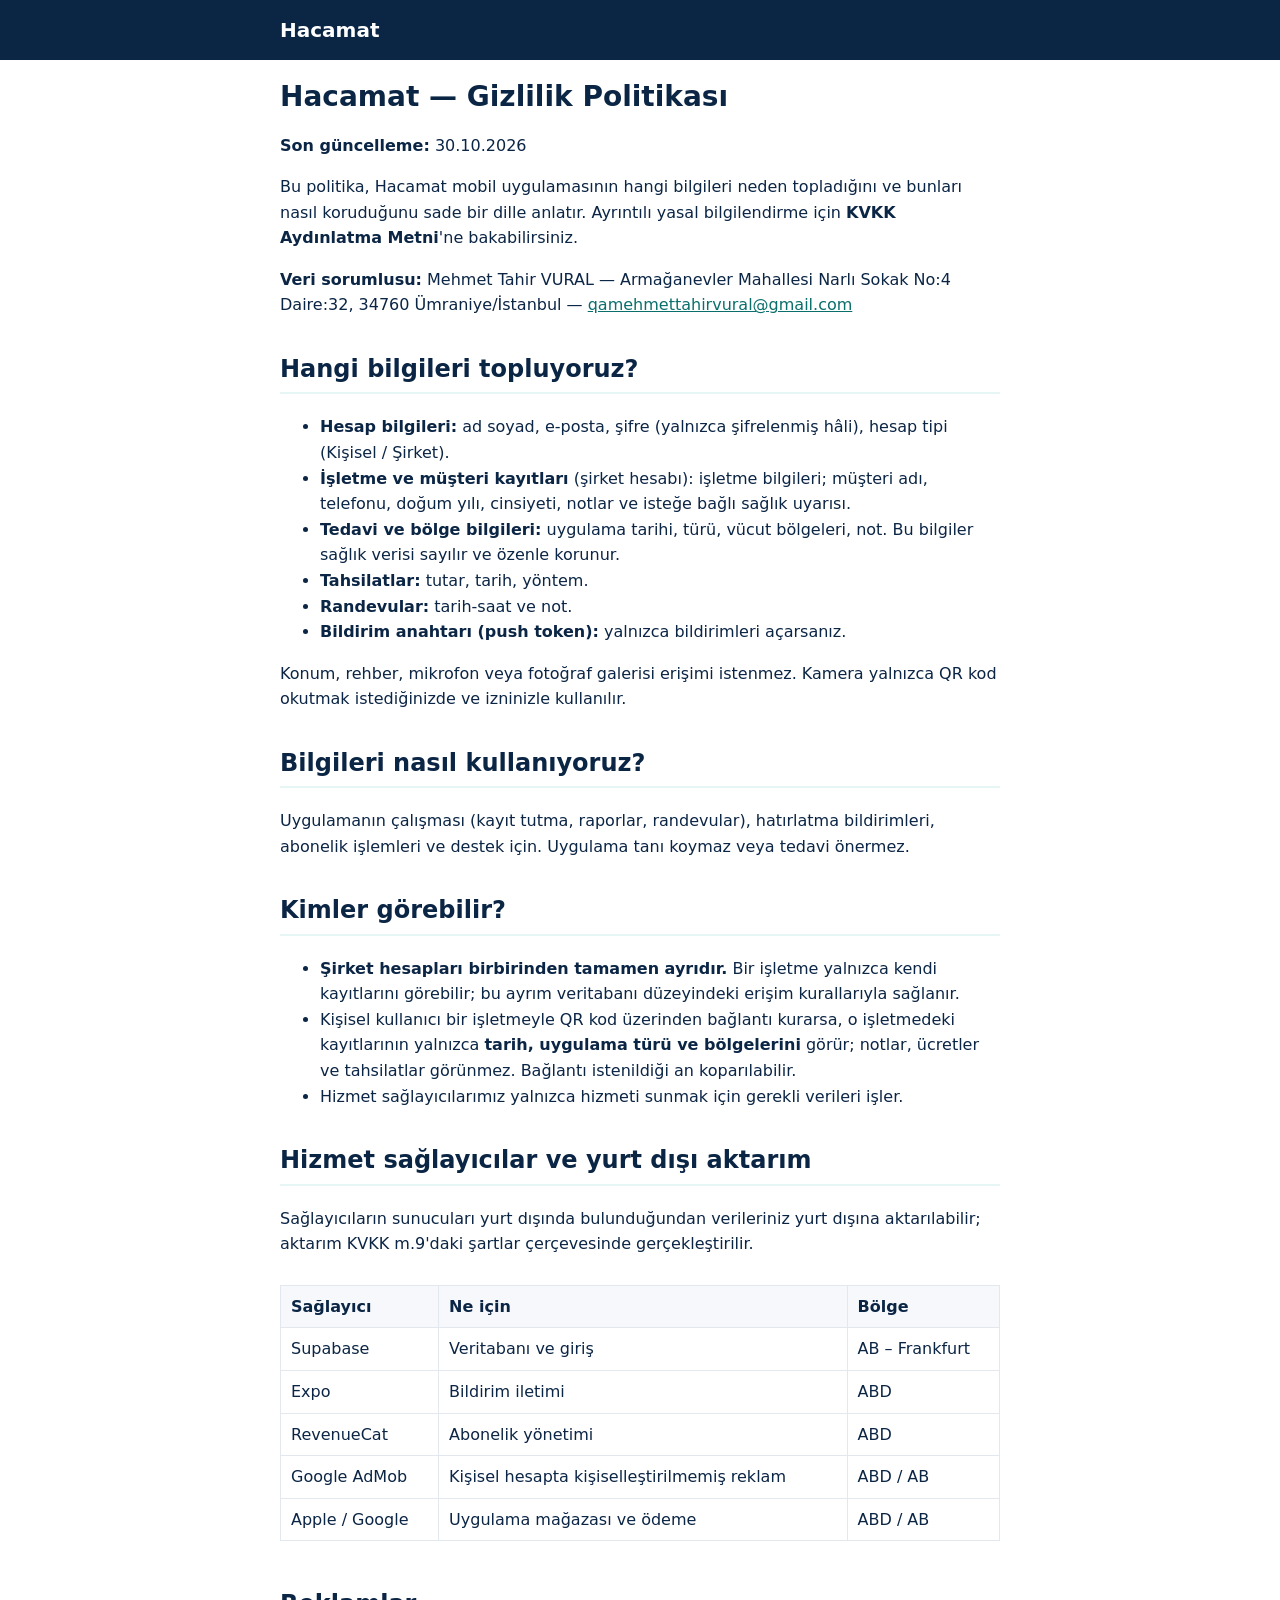
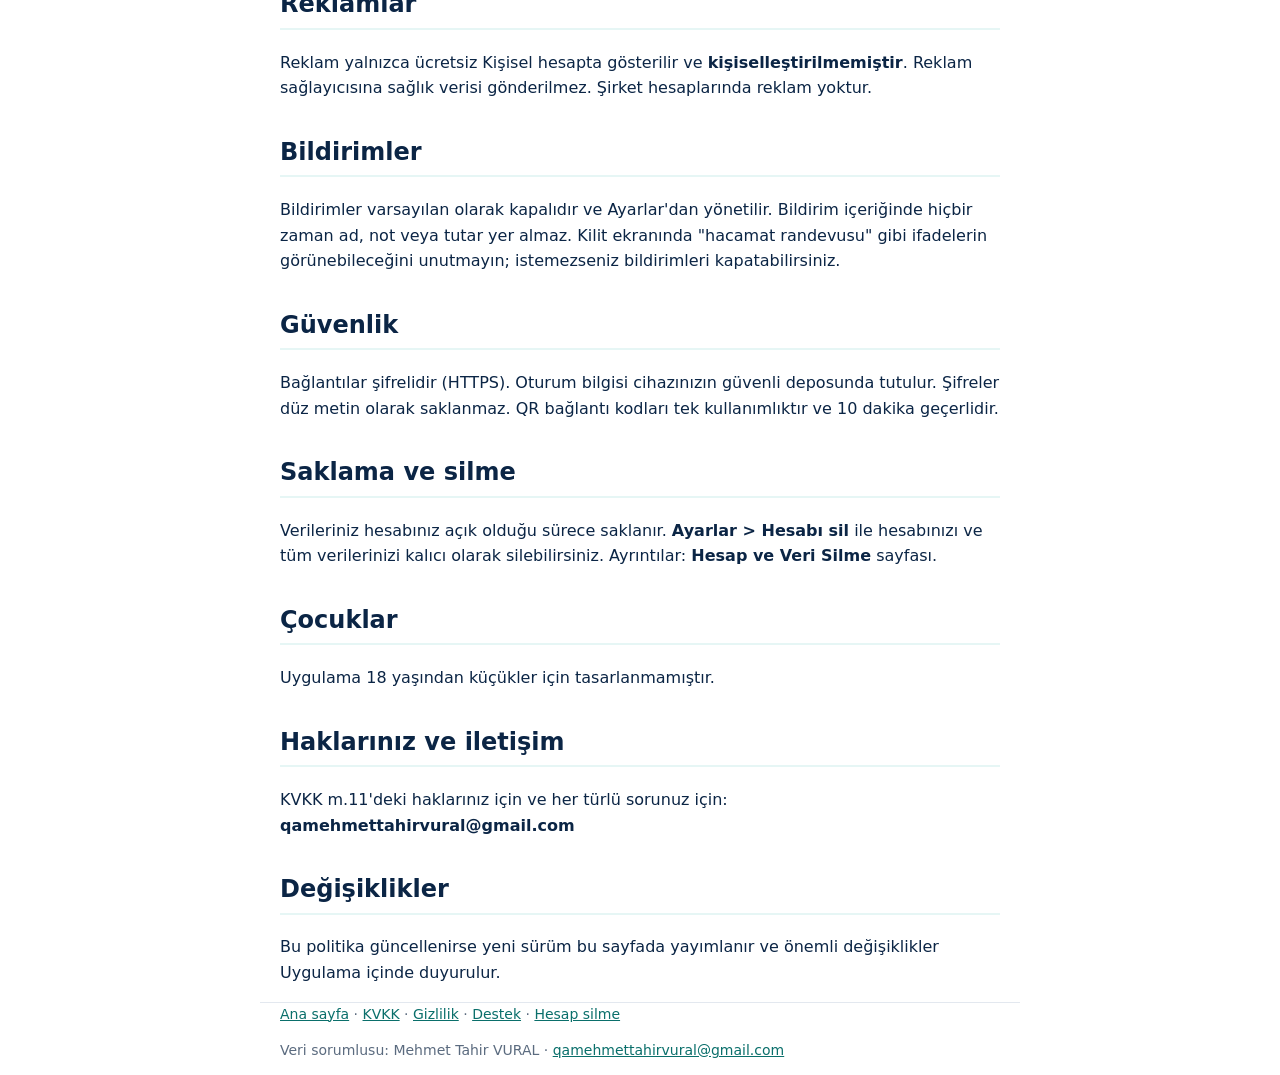
==== gizlilik.html @ 9043c00f "Hacamat yasal/destek statik sayfaları (Tema B)" ====
<!doctype html>
<html lang="tr"><head><meta charset="utf-8"><meta name="viewport" content="width=device-width,initial-scale=1">
<title>Gizlilik Politikası — Hacamat</title><link rel="stylesheet" href="style.css"></head>
<body><header><div class="w"><a class="brand" href="index.html">Hacamat</a></div></header>
<main class="w"><h1>Hacamat — Gizlilik Politikası</h1>
<p><strong>Son güncelleme:</strong> 30.10.2026</p>
<p>Bu politika, Hacamat mobil uygulamasının hangi bilgileri neden topladığını ve bunları nasıl koruduğunu sade bir dille anlatır. Ayrıntılı yasal bilgilendirme için <strong>KVKK Aydınlatma Metni</strong>'ne bakabilirsiniz.</p>
<p><strong>Veri sorumlusu:</strong> Mehmet Tahir VURAL — Armağanevler Mahallesi Narlı Sokak No:4 Daire:32, 34760 Ümraniye/İstanbul — <a href="mailto:qamehmettahirvural@gmail.com">qamehmettahirvural@gmail.com</a></p>
<h2>Hangi bilgileri topluyoruz?</h2>
<ul>
<li><strong>Hesap bilgileri:</strong> ad soyad, e-posta, şifre (yalnızca şifrelenmiş hâli), hesap tipi (Kişisel / Şirket).</li>
<li><strong>İşletme ve müşteri kayıtları</strong> (şirket hesabı): işletme bilgileri; müşteri adı, telefonu, doğum yılı, cinsiyeti, notlar ve isteğe bağlı sağlık uyarısı.</li>
<li><strong>Tedavi ve bölge bilgileri:</strong> uygulama tarihi, türü, vücut bölgeleri, not. Bu bilgiler sağlık verisi sayılır ve özenle korunur.</li>
<li><strong>Tahsilatlar:</strong> tutar, tarih, yöntem.</li>
<li><strong>Randevular:</strong> tarih-saat ve not.</li>
<li><strong>Bildirim anahtarı (push token):</strong> yalnızca bildirimleri açarsanız.</li>
</ul>
<p>Konum, rehber, mikrofon veya fotoğraf galerisi erişimi istenmez. Kamera yalnızca QR kod okutmak istediğinizde ve izninizle kullanılır.</p>
<h2>Bilgileri nasıl kullanıyoruz?</h2>
<p>Uygulamanın çalışması (kayıt tutma, raporlar, randevular), hatırlatma bildirimleri, abonelik işlemleri ve destek için. Uygulama tanı koymaz veya tedavi önermez.</p>
<h2>Kimler görebilir?</h2>
<ul>
<li><strong>Şirket hesapları birbirinden tamamen ayrıdır.</strong> Bir işletme yalnızca kendi kayıtlarını görebilir; bu ayrım veritabanı düzeyindeki erişim kurallarıyla sağlanır.</li>
<li>Kişisel kullanıcı bir işletmeyle QR kod üzerinden bağlantı kurarsa, o işletmedeki kayıtlarının yalnızca <strong>tarih, uygulama türü ve bölgelerini</strong> görür; notlar, ücretler ve tahsilatlar görünmez. Bağlantı istenildiği an koparılabilir.</li>
<li>Hizmet sağlayıcılarımız yalnızca hizmeti sunmak için gerekli verileri işler.</li>
</ul>
<h2>Hizmet sağlayıcılar ve yurt dışı aktarım</h2>
<p>Sağlayıcıların sunucuları yurt dışında bulunduğundan verileriniz yurt dışına aktarılabilir; aktarım KVKK m.9'daki şartlar çerçevesinde gerçekleştirilir.</p>
<div class="tw"><table><thead><tr><th>Sağlayıcı</th><th>Ne için</th><th>Bölge</th></tr></thead><tbody><tr><td>Supabase</td><td>Veritabanı ve giriş</td><td>AB – Frankfurt</td></tr><tr><td>Expo</td><td>Bildirim iletimi</td><td>ABD</td></tr><tr><td>RevenueCat</td><td>Abonelik yönetimi</td><td>ABD</td></tr><tr><td>Google AdMob</td><td>Kişisel hesapta kişiselleştirilmemiş reklam</td><td>ABD / AB</td></tr><tr><td>Apple / Google</td><td>Uygulama mağazası ve ödeme</td><td>ABD / AB</td></tr></tbody></table></div>
<h2>Reklamlar</h2>
<p>Reklam yalnızca ücretsiz Kişisel hesapta gösterilir ve <strong>kişiselleştirilmemiştir</strong>. Reklam sağlayıcısına sağlık verisi gönderilmez. Şirket hesaplarında reklam yoktur.</p>
<h2>Bildirimler</h2>
<p>Bildirimler varsayılan olarak kapalıdır ve Ayarlar'dan yönetilir. Bildirim içeriğinde hiçbir zaman ad, not veya tutar yer almaz. Kilit ekranında "hacamat randevusu" gibi ifadelerin görünebileceğini unutmayın; istemezseniz bildirimleri kapatabilirsiniz.</p>
<h2>Güvenlik</h2>
<p>Bağlantılar şifrelidir (HTTPS). Oturum bilgisi cihazınızın güvenli deposunda tutulur. Şifreler düz metin olarak saklanmaz. QR bağlantı kodları tek kullanımlıktır ve 10 dakika geçerlidir.</p>
<h2>Saklama ve silme</h2>
<p>Verileriniz hesabınız açık olduğu sürece saklanır. <strong>Ayarlar &gt; Hesabı sil</strong> ile hesabınızı ve tüm verilerinizi kalıcı olarak silebilirsiniz. Ayrıntılar: <strong>Hesap ve Veri Silme</strong> sayfası.</p>
<h2>Çocuklar</h2>
<p>Uygulama 18 yaşından küçükler için tasarlanmamıştır.</p>
<h2>Haklarınız ve iletişim</h2>
<p>KVKK m.11'deki haklarınız için ve her türlü sorunuz için: <strong>qamehmettahirvural@gmail.com</strong></p>
<h2>Değişiklikler</h2>
<p>Bu politika güncellenirse yeni sürüm bu sayfada yayımlanır ve önemli değişiklikler Uygulama içinde duyurulur.</p></main>
<footer class="w"><nav><a href="index.html">Ana sayfa</a> · <a href="kvkk-aydinlatma.html">KVKK</a> · <a href="gizlilik.html">Gizlilik</a> · <a href="destek.html">Destek</a> · <a href="hesap-veri-silme.html">Hesap silme</a></nav><p>Veri sorumlusu: Mehmet Tahir VURAL · <a href="mailto:qamehmettahirvural@gmail.com">qamehmettahirvural@gmail.com</a></p></footer></body></html>
---- style.css ----
:root{--navy:#0B2545;--accent:#0E9F9A;--accent-strong:#0B7F7B;--accent-text:#0A6F6B;--soft:#E6F6F5;--surface:#F6F8FB;--border:#E3E8EF;--muted:#5B6B7F;--danger:#C03030}
*{box-sizing:border-box}body{margin:0;font:16px/1.6 system-ui,-apple-system,"Segoe UI",Roboto,sans-serif;color:var(--navy);background:#fff}
.w{max-width:760px;margin:0 auto;padding:0 20px}
header{background:var(--navy);padding:14px 0}.brand{color:#fff;font-weight:700;font-size:20px;text-decoration:none}
main{padding:24px 20px 40px}h1{font-size:28px;line-height:1.25}h2{margin-top:32px;border-bottom:2px solid var(--soft);padding-bottom:4px}h3{color:var(--accent-text)}
a{color:var(--accent-text)}a:hover,a:focus{color:var(--accent-strong)}strong{color:var(--navy)}em{color:var(--muted)}
.tw{overflow-x:auto}table{border-collapse:collapse;width:100%;margin:12px 0}th,td{border:1px solid var(--border);padding:8px 10px;text-align:left;vertical-align:top}th{background:var(--surface)}
.cards{list-style:none;padding:0}.cards li{margin:10px 0}.cards a{display:block;padding:14px 16px;border:1px solid var(--border);border-left:4px solid var(--accent);border-radius:10px;background:var(--surface);text-decoration:none;font-weight:600}
footer{border-top:1px solid var(--border);padding:20px;color:var(--muted);font-size:14px}footer nav a{color:var(--accent-text)}
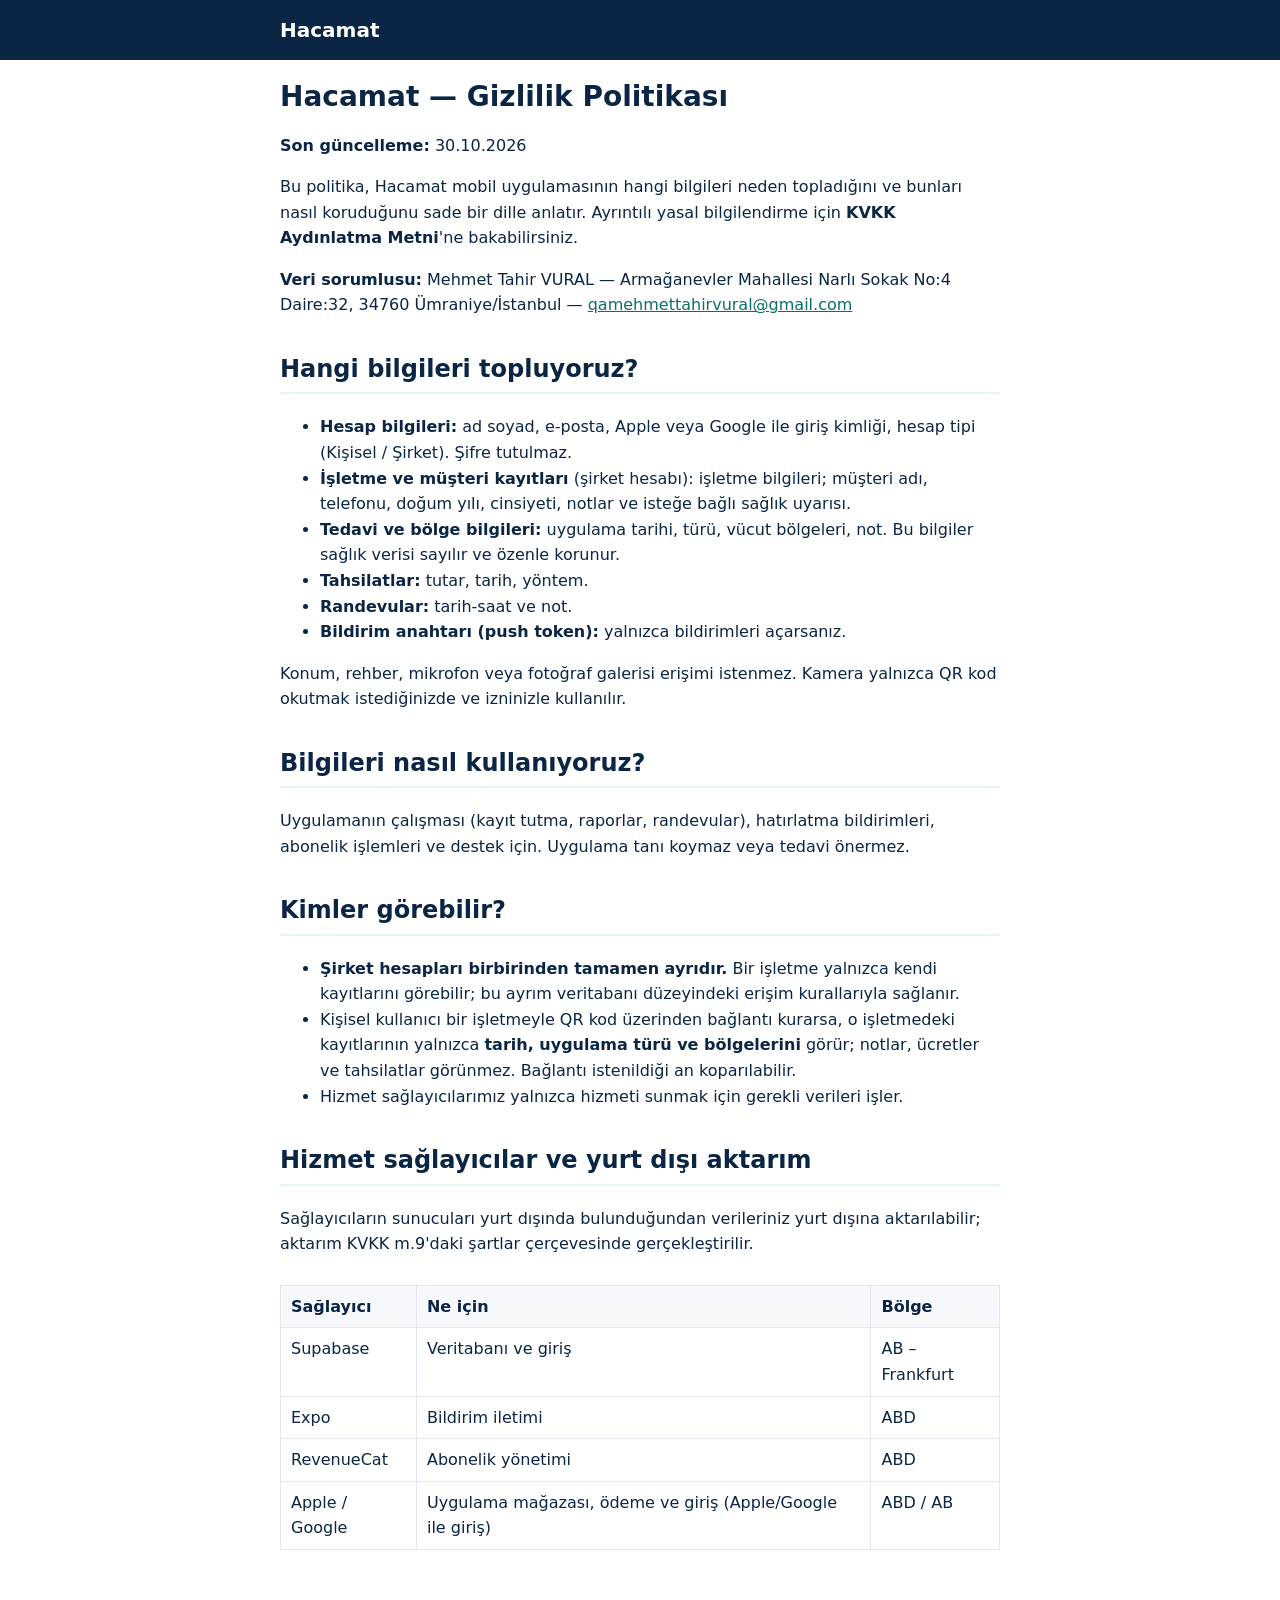
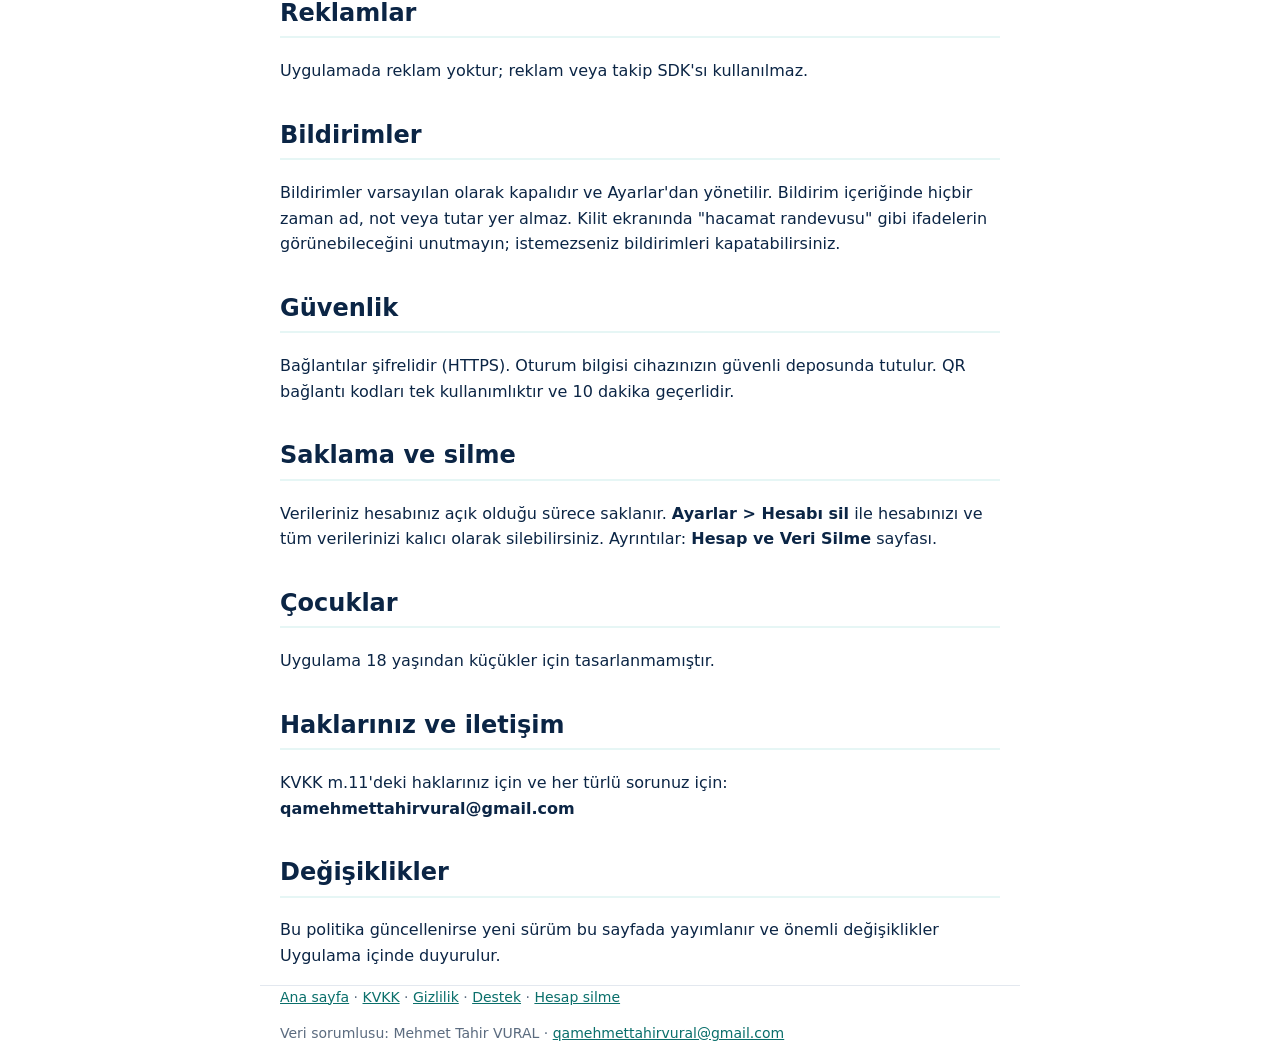
==== commit e5ac1004: "Reklam ifadeleri kaldırıldı; giriş yalnızca Apple/Google (şifre/doğrulama SSS çıkarıldı)" ====
--- a/gizlilik.html
+++ b/gizlilik.html
@@ -8,7 +8,7 @@
 <p><strong>Veri sorumlusu:</strong> Mehmet Tahir VURAL — Armağanevler Mahallesi Narlı Sokak No:4 Daire:32, 34760 Ümraniye/İstanbul — <a href="mailto:qamehmettahirvural@gmail.com">qamehmettahirvural@gmail.com</a></p>
 <h2>Hangi bilgileri topluyoruz?</h2>
 <ul>
-<li><strong>Hesap bilgileri:</strong> ad soyad, e-posta, şifre (yalnızca şifrelenmiş hâli), hesap tipi (Kişisel / Şirket).</li>
+<li><strong>Hesap bilgileri:</strong> ad soyad, e-posta, Apple veya Google ile giriş kimliği, hesap tipi (Kişisel / Şirket). Şifre tutulmaz.</li>
 <li><strong>İşletme ve müşteri kayıtları</strong> (şirket hesabı): işletme bilgileri; müşteri adı, telefonu, doğum yılı, cinsiyeti, notlar ve isteğe bağlı sağlık uyarısı.</li>
 <li><strong>Tedavi ve bölge bilgileri:</strong> uygulama tarihi, türü, vücut bölgeleri, not. Bu bilgiler sağlık verisi sayılır ve özenle korunur.</li>
 <li><strong>Tahsilatlar:</strong> tutar, tarih, yöntem.</li>
@@ -26,13 +26,13 @@
 </ul>
 <h2>Hizmet sağlayıcılar ve yurt dışı aktarım</h2>
 <p>Sağlayıcıların sunucuları yurt dışında bulunduğundan verileriniz yurt dışına aktarılabilir; aktarım KVKK m.9'daki şartlar çerçevesinde gerçekleştirilir.</p>
-<div class="tw"><table><thead><tr><th>Sağlayıcı</th><th>Ne için</th><th>Bölge</th></tr></thead><tbody><tr><td>Supabase</td><td>Veritabanı ve giriş</td><td>AB – Frankfurt</td></tr><tr><td>Expo</td><td>Bildirim iletimi</td><td>ABD</td></tr><tr><td>RevenueCat</td><td>Abonelik yönetimi</td><td>ABD</td></tr><tr><td>Google AdMob</td><td>Kişisel hesapta kişiselleştirilmemiş reklam</td><td>ABD / AB</td></tr><tr><td>Apple / Google</td><td>Uygulama mağazası ve ödeme</td><td>ABD / AB</td></tr></tbody></table></div>
+<div class="tw"><table><thead><tr><th>Sağlayıcı</th><th>Ne için</th><th>Bölge</th></tr></thead><tbody><tr><td>Supabase</td><td>Veritabanı ve giriş</td><td>AB – Frankfurt</td></tr><tr><td>Expo</td><td>Bildirim iletimi</td><td>ABD</td></tr><tr><td>RevenueCat</td><td>Abonelik yönetimi</td><td>ABD</td></tr><tr><td>Apple / Google</td><td>Uygulama mağazası, ödeme ve giriş (Apple/Google ile giriş)</td><td>ABD / AB</td></tr></tbody></table></div>
 <h2>Reklamlar</h2>
-<p>Reklam yalnızca ücretsiz Kişisel hesapta gösterilir ve <strong>kişiselleştirilmemiştir</strong>. Reklam sağlayıcısına sağlık verisi gönderilmez. Şirket hesaplarında reklam yoktur.</p>
+<p>Uygulamada reklam yoktur; reklam veya takip SDK'sı kullanılmaz.</p>
 <h2>Bildirimler</h2>
 <p>Bildirimler varsayılan olarak kapalıdır ve Ayarlar'dan yönetilir. Bildirim içeriğinde hiçbir zaman ad, not veya tutar yer almaz. Kilit ekranında "hacamat randevusu" gibi ifadelerin görünebileceğini unutmayın; istemezseniz bildirimleri kapatabilirsiniz.</p>
 <h2>Güvenlik</h2>
-<p>Bağlantılar şifrelidir (HTTPS). Oturum bilgisi cihazınızın güvenli deposunda tutulur. Şifreler düz metin olarak saklanmaz. QR bağlantı kodları tek kullanımlıktır ve 10 dakika geçerlidir.</p>
+<p>Bağlantılar şifrelidir (HTTPS). Oturum bilgisi cihazınızın güvenli deposunda tutulur. QR bağlantı kodları tek kullanımlıktır ve 10 dakika geçerlidir.</p>
 <h2>Saklama ve silme</h2>
 <p>Verileriniz hesabınız açık olduğu sürece saklanır. <strong>Ayarlar &gt; Hesabı sil</strong> ile hesabınızı ve tüm verilerinizi kalıcı olarak silebilirsiniz. Ayrıntılar: <strong>Hesap ve Veri Silme</strong> sayfası.</p>
 <h2>Çocuklar</h2>
